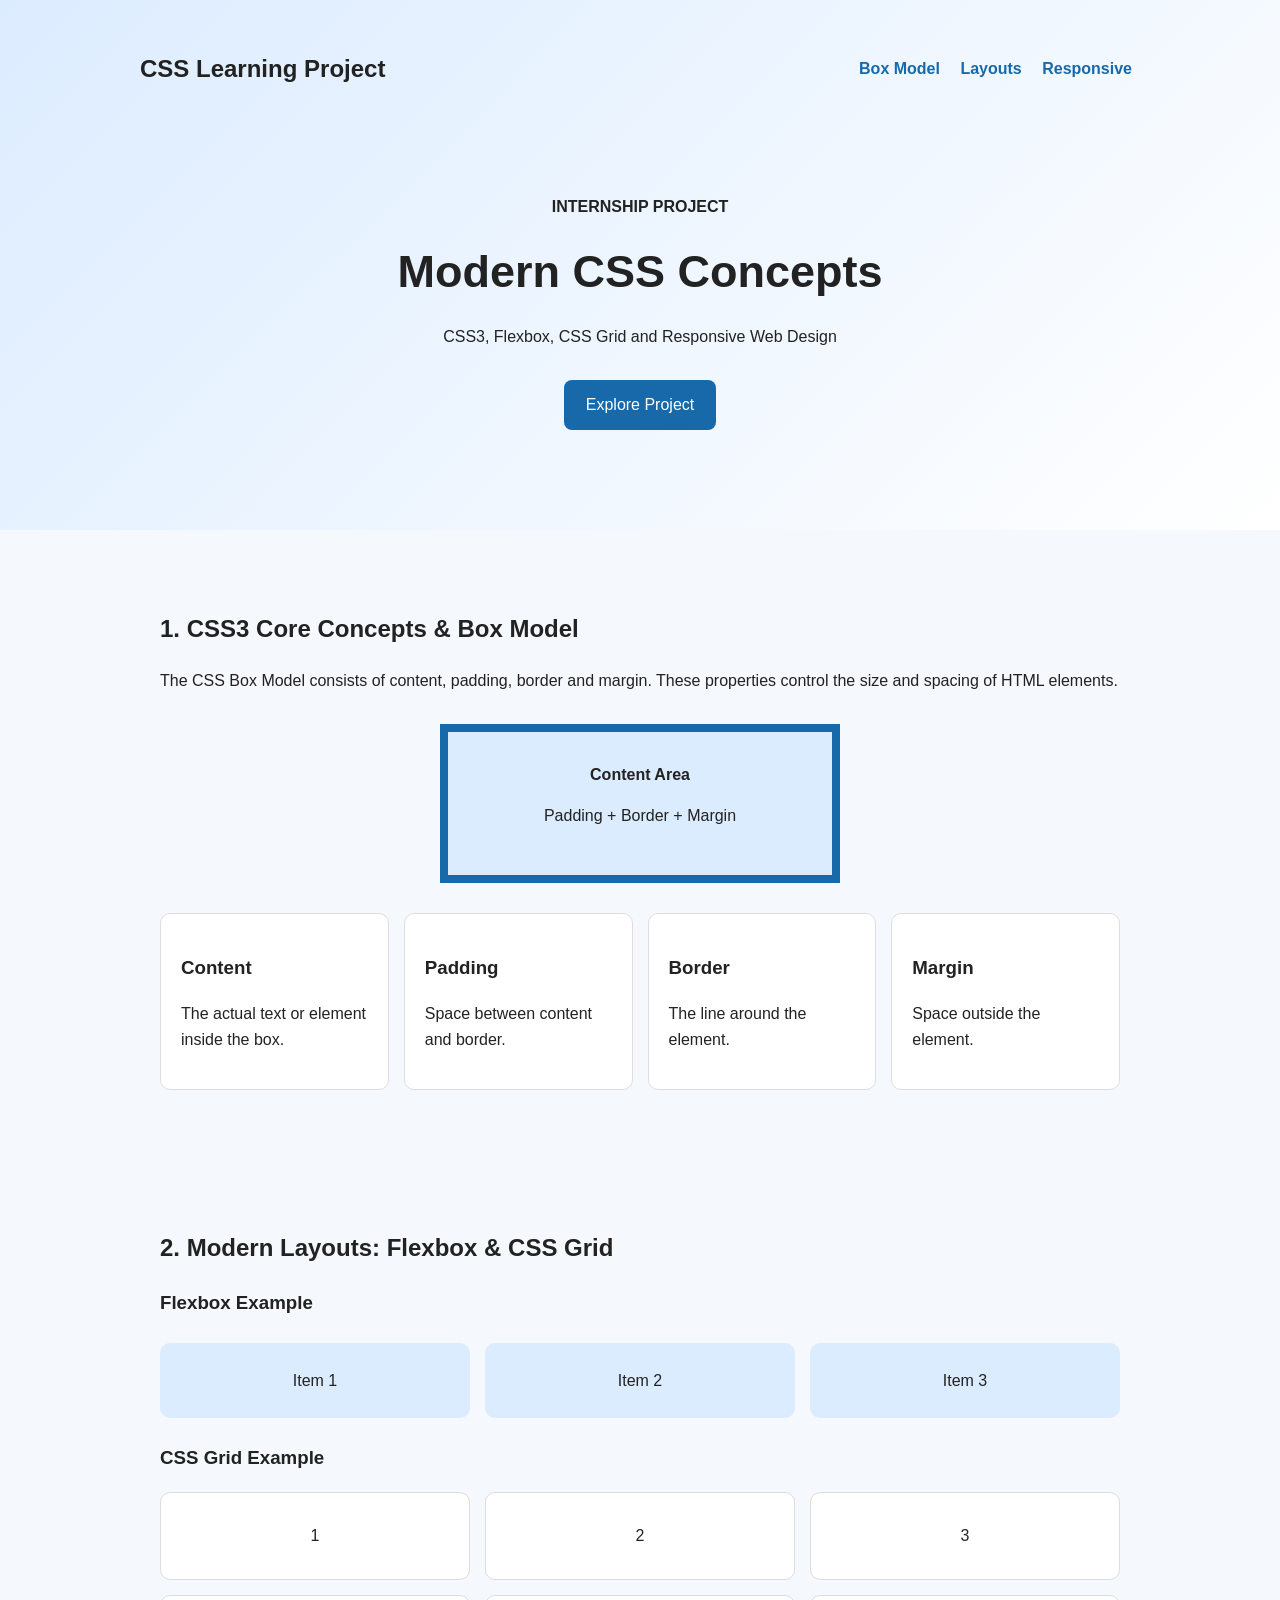
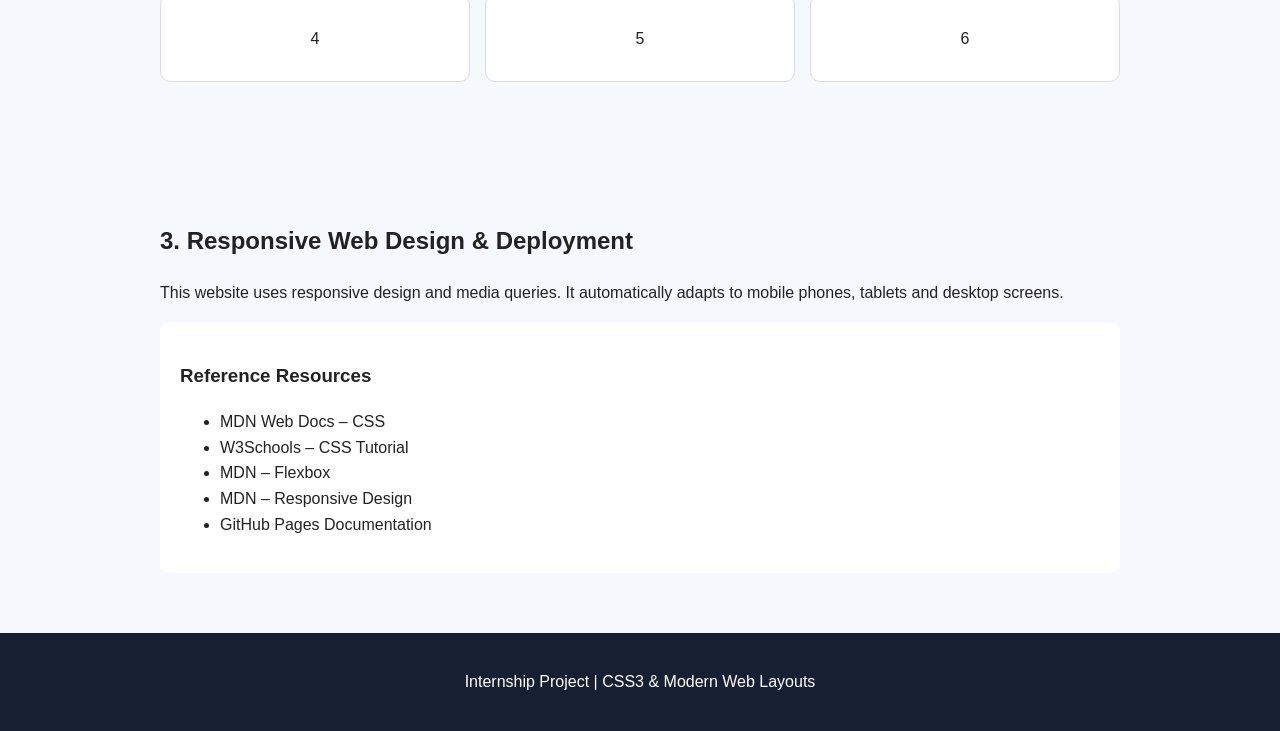
==== index.html @ 580acc40 "Add index.html for CSS Learning Project This HTML file contains a structured layout for a CSS learni" ====
<!DOCTYPE html>
<html lang="en">
<head>
  <meta charset="UTF-8">
  <meta name="viewport" content="width=device-width, initial-scale=1.0">
  <title>CSS Learning Project</title>

  <style>
    * {
      box-sizing: border-box;
    }

    body {
      margin: 0;
      font-family: Arial, sans-serif;
      background: #f5f8fc;
      color: #222;
      line-height: 1.6;
    }

    header {
      background: linear-gradient(135deg, #dcecff, #ffffff);
      padding: 30px 20px;
      text-align: center;
    }

    nav {
      display: flex;
      justify-content: space-between;
      align-items: center;
      max-width: 1000px;
      margin: auto;
    }

    nav a {
      margin: 8px;
      color: #1769aa;
      text-decoration: none;
      font-weight: bold;
    }

    .hero {
      padding: 70px 20px;
    }

    .hero h1 {
      font-size: 45px;
      margin: 10px;
    }

    .button {
      display: inline-block;
      padding: 12px 22px;
      background: #1769aa;
      color: white;
      text-decoration: none;
      border-radius: 8px;
      margin-top: 15px;
    }

    section {
      max-width: 1000px;
      margin: auto;
      padding: 60px 20px;
    }

    .box {
      max-width: 400px;
      margin: 30px auto;
      padding: 30px;
      border: 8px solid #1769aa;
      background: #dcecff;
      text-align: center;
    }

    .cards {
      display: grid;
      grid-template-columns: repeat(4, 1fr);
      gap: 15px;
    }

    .card {
      background: white;
      padding: 20px;
      border-radius: 10px;
      border: 1px solid #ddd;
    }

    .flex {
      display: flex;
      gap: 15px;
      margin: 25px 0;
    }

    .flex div {
      flex: 1;
      padding: 25px;
      background: #dcecff;
      text-align: center;
      border-radius: 10px;
    }

    .grid {
      display: grid;
      grid-template-columns: repeat(3, 1fr);
      gap: 15px;
    }

    .grid div {
      padding: 30px;
      background: white;
      text-align: center;
      border: 1px solid #ddd;
      border-radius: 10px;
    }

    .resource {
      background: white;
      padding: 20px;
      border-radius: 10px;
    }

    footer {
      background: #172033;
      color: white;
      text-align: center;
      padding: 20px;
    }

    @media (max-width: 700px) {
      nav {
        flex-direction: column;
      }

      .cards {
        grid-template-columns: 1fr 1fr;
      }

      .flex {
        flex-direction: column;
      }

      .grid {
        grid-template-columns: 1fr;
      }
    }

    @media (max-width: 450px) {
      .cards {
        grid-template-columns: 1fr;
      }

      .hero h1 {
        font-size: 32px;
      }
    }
  </style>
</head>

<body>

<header>
  <nav>
    <h2>CSS Learning Project</h2>
    <div>
      <a href="#box-model">Box Model</a>
      <a href="#layouts">Layouts</a>
      <a href="#responsive">Responsive</a>
    </div>
  </nav>

  <div class="hero">
    <p><b>INTERNSHIP PROJECT</b></p>
    <h1>Modern CSS Concepts</h1>
    <p>CSS3, Flexbox, CSS Grid and Responsive Web Design</p>
    <a class="button" href="#box-model">Explore Project</a>
  </div>
</header>

<section id="box-model">
  <h2>1. CSS3 Core Concepts & Box Model</h2>

  <p>
    The CSS Box Model consists of content, padding, border and margin.
    These properties control the size and spacing of HTML elements.
  </p>

  <div class="box">
    <b>Content Area</b>
    <p>Padding + Border + Margin</p>
  </div>

  <div class="cards">
    <div class="card">
      <h3>Content</h3>
      <p>The actual text or element inside the box.</p>
    </div>

    <div class="card">
      <h3>Padding</h3>
      <p>Space between content and border.</p>
    </div>

    <div class="card">
      <h3>Border</h3>
      <p>The line around the element.</p>
    </div>

    <div class="card">
      <h3>Margin</h3>
      <p>Space outside the element.</p>
    </div>
  </div>
</section>

<section id="layouts">
  <h2>2. Modern Layouts: Flexbox & CSS Grid</h2>

  <h3>Flexbox Example</h3>

  <div class="flex">
    <div>Item 1</div>
    <div>Item 2</div>
    <div>Item 3</div>
  </div>

  <h3>CSS Grid Example</h3>

  <div class="grid">
    <div>1</div>
    <div>2</div>
    <div>3</div>
    <div>4</div>
    <div>5</div>
    <div>6</div>
  </div>
</section>

<section id="responsive">
  <h2>3. Responsive Web Design & Deployment</h2>

  <p>
    This website uses responsive design and media queries.
    It automatically adapts to mobile phones, tablets and desktop screens.
  </p>

  <div class="resource">
    <h3>Reference Resources</h3>

    <ul>
      <li>MDN Web Docs – CSS</li>
      <li>W3Schools – CSS Tutorial</li>
      <li>MDN – Flexbox</li>
      <li>MDN – Responsive Design</li>
      <li>GitHub Pages Documentation</li>
    </ul>
  </div>
</section>

<footer>
  <p>Internship Project | CSS3 & Modern Web Layouts</p>
</footer>

</body>
    </html>
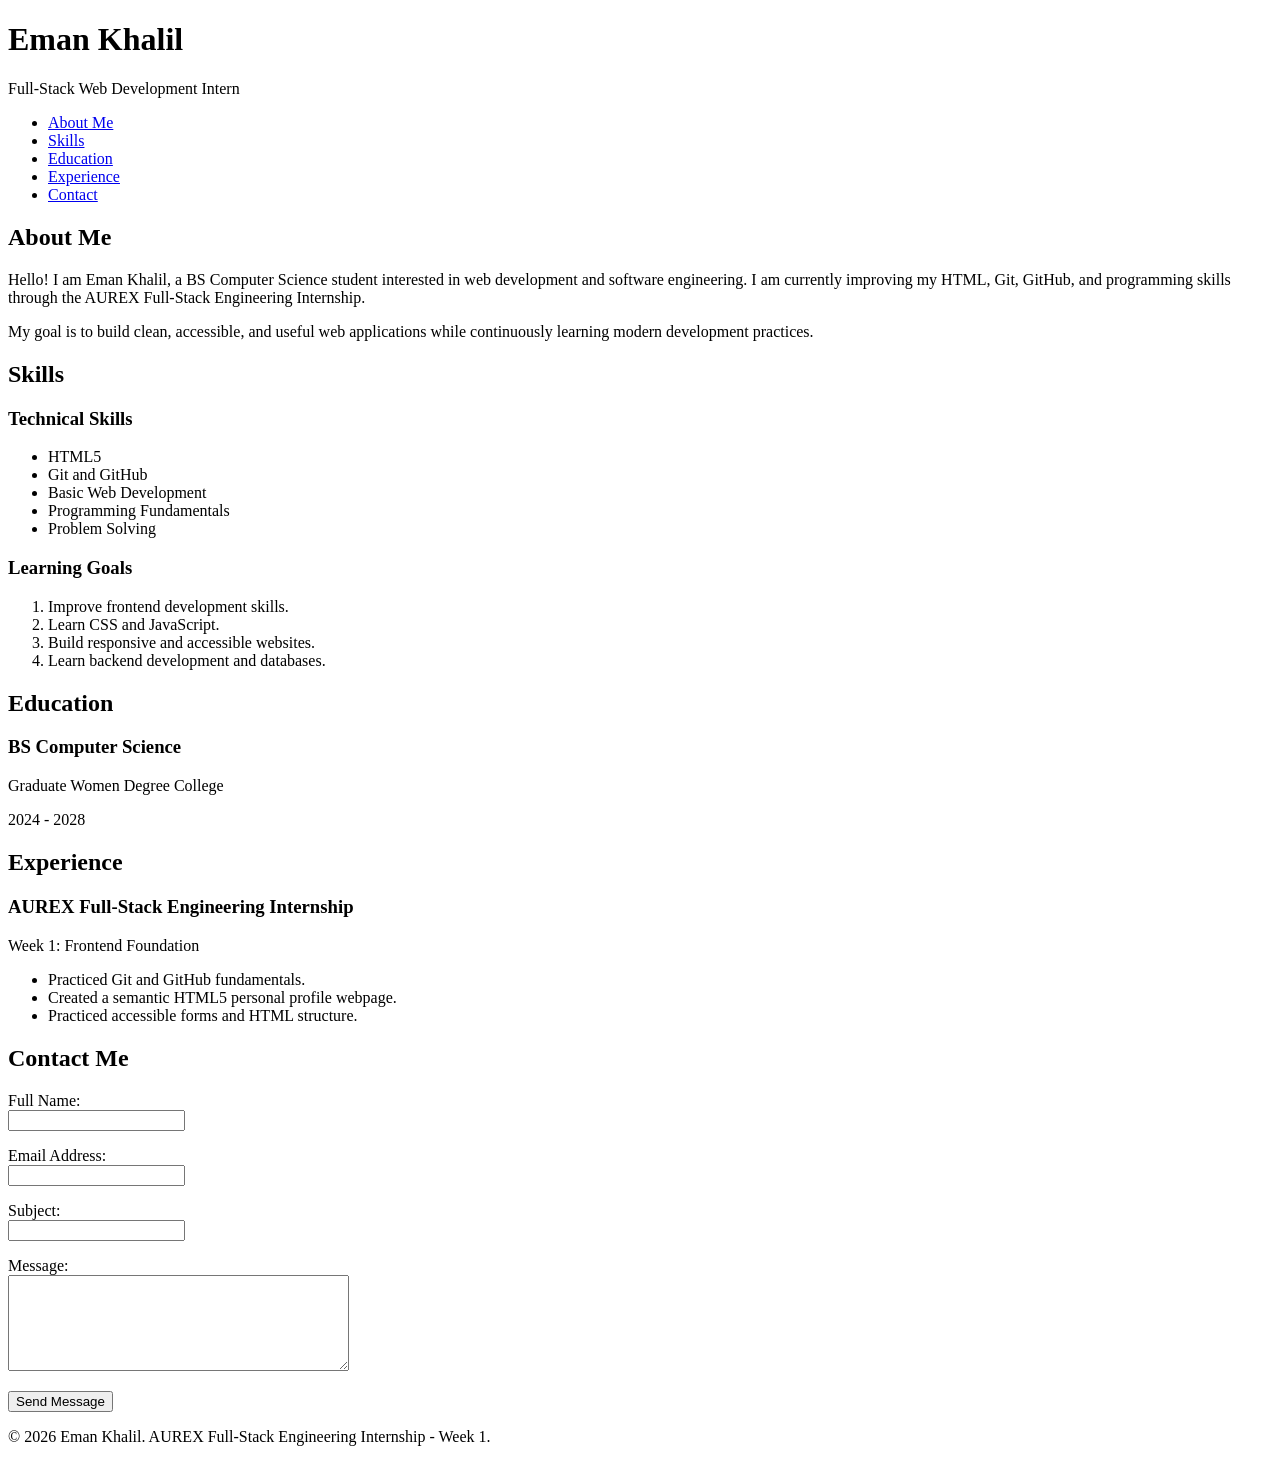
==== commit 77872d7a: "Add files via upload" ====
--- a/index.html
+++ b/index.html
@@ -1,265 +1,118 @@
 <!DOCTYPE html>
 <html lang="en">
 <head>
-  <meta charset="UTF-8">
-  <meta name="viewport" content="width=device-width, initial-scale=1.0">
-  <title>CSS Learning Project</title>
-
-  <style>
-    * {
-      box-sizing: border-box;
-    }
-
-    body {
-      margin: 0;
-      font-family: Arial, sans-serif;
-      background: #f5f8fc;
-      color: #222;
-      line-height: 1.6;
-    }
-
-    header {
-      background: linear-gradient(135deg, #dcecff, #ffffff);
-      padding: 30px 20px;
-      text-align: center;
-    }
-
-    nav {
-      display: flex;
-      justify-content: space-between;
-      align-items: center;
-      max-width: 1000px;
-      margin: auto;
-    }
-
-    nav a {
-      margin: 8px;
-      color: #1769aa;
-      text-decoration: none;
-      font-weight: bold;
-    }
-
-    .hero {
-      padding: 70px 20px;
-    }
-
-    .hero h1 {
-      font-size: 45px;
-      margin: 10px;
-    }
-
-    .button {
-      display: inline-block;
-      padding: 12px 22px;
-      background: #1769aa;
-      color: white;
-      text-decoration: none;
-      border-radius: 8px;
-      margin-top: 15px;
-    }
-
-    section {
-      max-width: 1000px;
-      margin: auto;
-      padding: 60px 20px;
-    }
-
-    .box {
-      max-width: 400px;
-      margin: 30px auto;
-      padding: 30px;
-      border: 8px solid #1769aa;
-      background: #dcecff;
-      text-align: center;
-    }
-
-    .cards {
-      display: grid;
-      grid-template-columns: repeat(4, 1fr);
-      gap: 15px;
-    }
-
-    .card {
-      background: white;
-      padding: 20px;
-      border-radius: 10px;
-      border: 1px solid #ddd;
-    }
-
-    .flex {
-      display: flex;
-      gap: 15px;
-      margin: 25px 0;
-    }
-
-    .flex div {
-      flex: 1;
-      padding: 25px;
-      background: #dcecff;
-      text-align: center;
-      border-radius: 10px;
-    }
-
-    .grid {
-      display: grid;
-      grid-template-columns: repeat(3, 1fr);
-      gap: 15px;
-    }
-
-    .grid div {
-      padding: 30px;
-      background: white;
-      text-align: center;
-      border: 1px solid #ddd;
-      border-radius: 10px;
-    }
-
-    .resource {
-      background: white;
-      padding: 20px;
-      border-radius: 10px;
-    }
-
-    footer {
-      background: #172033;
-      color: white;
-      text-align: center;
-      padding: 20px;
-    }
-
-    @media (max-width: 700px) {
-      nav {
-        flex-direction: column;
-      }
-
-      .cards {
-        grid-template-columns: 1fr 1fr;
-      }
-
-      .flex {
-        flex-direction: column;
-      }
-
-      .grid {
-        grid-template-columns: 1fr;
-      }
-    }
-
-    @media (max-width: 450px) {
-      .cards {
-        grid-template-columns: 1fr;
-      }
-
-      .hero h1 {
-        font-size: 32px;
-      }
-    }
-  </style>
+    <meta charset="UTF-8">
+    <meta name="viewport" content="width=device-width, initial-scale=1.0">
+    <title>Eman Khalil | Personal Profile</title>
 </head>
-
 <body>
 
 <header>
-  <nav>
-    <h2>CSS Learning Project</h2>
-    <div>
-      <a href="#box-model">Box Model</a>
-      <a href="#layouts">Layouts</a>
-      <a href="#responsive">Responsive</a>
-    </div>
-  </nav>
+    <h1>Eman Khalil</h1>
+    <p>Full-Stack Web Development Intern</p>
 
-  <div class="hero">
-    <p><b>INTERNSHIP PROJECT</b></p>
-    <h1>Modern CSS Concepts</h1>
-    <p>CSS3, Flexbox, CSS Grid and Responsive Web Design</p>
-    <a class="button" href="#box-model">Explore Project</a>
-  </div>
+    <nav aria-label="Main navigation">
+        <ul>
+            <li><a href="#about">About Me</a></li>
+            <li><a href="#skills">Skills</a></li>
+            <li><a href="#education">Education</a></li>
+            <li><a href="#experience">Experience</a></li>
+            <li><a href="#contact">Contact</a></li>
+        </ul>
+    </nav>
 </header>
 
-<section id="box-model">
-  <h2>1. CSS3 Core Concepts & Box Model</h2>
+<main>
+    <section id="about">
+        <h2>About Me</h2>
+        <p>
+            Hello! I am Eman Khalil, a BS Computer Science student interested in
+            web development and software engineering. I am currently improving
+            my HTML, Git, GitHub, and programming skills through the AUREX
+            Full-Stack Engineering Internship.
+        </p>
+        <p>
+            My goal is to build clean, accessible, and useful web applications
+            while continuously learning modern development practices.
+        </p>
+    </section>
 
-  <p>
-    The CSS Box Model consists of content, padding, border and margin.
-    These properties control the size and spacing of HTML elements.
-  </p>
+    <section id="skills">
+        <h2>Skills</h2>
 
-  <div class="box">
-    <b>Content Area</b>
-    <p>Padding + Border + Margin</p>
-  </div>
+        <h3>Technical Skills</h3>
+        <ul>
+            <li>HTML5</li>
+            <li>Git and GitHub</li>
+            <li>Basic Web Development</li>
+            <li>Programming Fundamentals</li>
+            <li>Problem Solving</li>
+        </ul>
 
-  <div class="cards">
-    <div class="card">
-      <h3>Content</h3>
-      <p>The actual text or element inside the box.</p>
-    </div>
+        <h3>Learning Goals</h3>
+        <ol>
+            <li>Improve frontend development skills.</li>
+            <li>Learn CSS and JavaScript.</li>
+            <li>Build responsive and accessible websites.</li>
+            <li>Learn backend development and databases.</li>
+        </ol>
+    </section>
 
-    <div class="card">
-      <h3>Padding</h3>
-      <p>Space between content and border.</p>
-    </div>
+    <section id="education">
+        <h2>Education</h2>
+        <article>
+            <h3>BS Computer Science</h3>
+            <p>Graduate Women Degree College</p>
+            <p>2024 - 2028</p>
+        </article>
+    </section>
 
-    <div class="card">
-      <h3>Border</h3>
-      <p>The line around the element.</p>
-    </div>
+    <section id="experience">
+        <h2>Experience</h2>
+        <article>
+            <h3>AUREX Full-Stack Engineering Internship</h3>
+            <p>Week 1: Frontend Foundation</p>
+            <ul>
+                <li>Practiced Git and GitHub fundamentals.</li>
+                <li>Created a semantic HTML5 personal profile webpage.</li>
+                <li>Practiced accessible forms and HTML structure.</li>
+            </ul>
+        </article>
+    </section>
 
-    <div class="card">
-      <h3>Margin</h3>
-      <p>Space outside the element.</p>
-    </div>
-  </div>
-</section>
+    <section id="contact">
+        <h2>Contact Me</h2>
+        <form action="#" method="post">
+            <p>
+                <label for="name">Full Name:</label><br>
+                <input type="text" id="name" name="name" required>
+            </p>
 
-<section id="layouts">
-  <h2>2. Modern Layouts: Flexbox & CSS Grid</h2>
+            <p>
+                <label for="email">Email Address:</label><br>
+                <input type="email" id="email" name="email" required>
+            </p>
 
-  <h3>Flexbox Example</h3>
+            <p>
+                <label for="subject">Subject:</label><br>
+                <input type="text" id="subject" name="subject" required>
+            </p>
 
-  <div class="flex">
-    <div>Item 1</div>
-    <div>Item 2</div>
-    <div>Item 3</div>
-  </div>
+            <p>
+                <label for="message">Message:</label><br>
+                <textarea id="message" name="message" rows="6" cols="40" required></textarea>
+            </p>
 
-  <h3>CSS Grid Example</h3>
-
-  <div class="grid">
-    <div>1</div>
-    <div>2</div>
-    <div>3</div>
-    <div>4</div>
-    <div>5</div>
-    <div>6</div>
-  </div>
-</section>
-
-<section id="responsive">
-  <h2>3. Responsive Web Design & Deployment</h2>
-
-  <p>
-    This website uses responsive design and media queries.
-    It automatically adapts to mobile phones, tablets and desktop screens.
-  </p>
-
-  <div class="resource">
-    <h3>Reference Resources</h3>
-
-    <ul>
-      <li>MDN Web Docs – CSS</li>
-      <li>W3Schools – CSS Tutorial</li>
-      <li>MDN – Flexbox</li>
-      <li>MDN – Responsive Design</li>
-      <li>GitHub Pages Documentation</li>
-    </ul>
-  </div>
-</section>
+            <p>
+                <button type="submit">Send Message</button>
+            </p>
+        </form>
+    </section>
+</main>
 
 <footer>
-  <p>Internship Project | CSS3 & Modern Web Layouts</p>
+    <p>&copy; 2026 Eman Khalil. AUREX Full-Stack Engineering Internship - Week 1.</p>
 </footer>
 
 </body>
-    </html>
+</html>
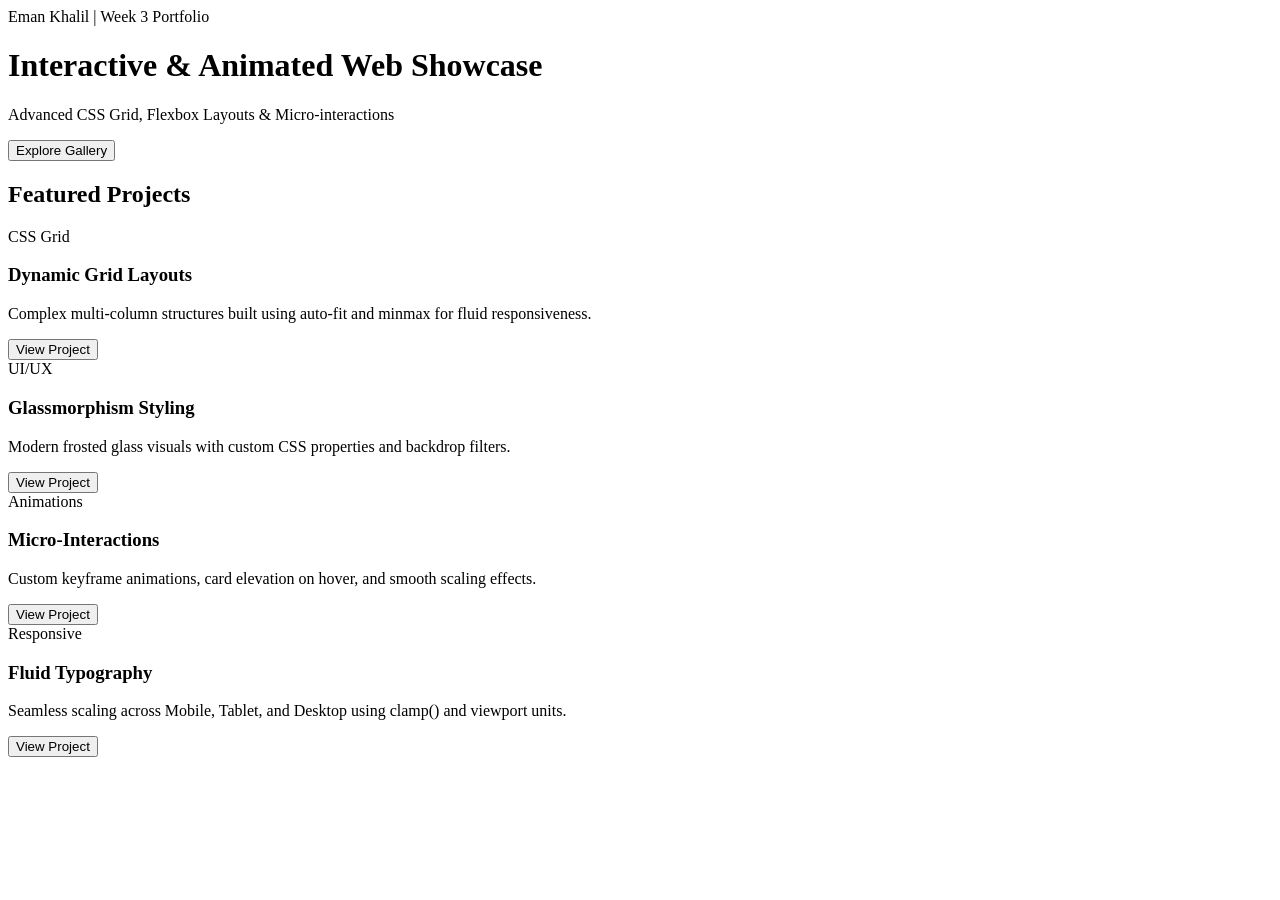
==== commit 55d8bf28: "Add index.html for web showcase structure This file contains the structure of the web showcase, incl" ====
--- a/index.html
+++ b/index.html
@@ -3,116 +3,63 @@
 <head>
     <meta charset="UTF-8">
     <meta name="viewport" content="width=device-width, initial-scale=1.0">
-    <title>Eman Khalil | Personal Profile</title>
+    <title>Eman Khalil - AUREX Web Showcase</title>
+    <link rel="stylesheet" href="styles/main.css">
+    <link rel="stylesheet" href="styles/animations.css">
 </head>
 <body>
 
-<header>
-    <h1>Eman Khalil</h1>
-    <p>Full-Stack Web Development Intern</p>
+    <!-- Animated Hero Section -->
+    <header class="hero">
+        <span class="intern-badge">Eman Khalil | Week 3 Portfolio</span>
+        <h1 class="hero-title">Interactive & Animated Web Showcase</h1>
+        <p class="hero-subtitle">Advanced CSS Grid, Flexbox Layouts & Micro-interactions</p>
+        <button class="btn-primary">Explore Gallery</button>
+    </header>
 
-    <nav aria-label="Main navigation">
-        <ul>
-            <li><a href="#about">About Me</a></li>
-            <li><a href="#skills">Skills</a></li>
-            <li><a href="#education">Education</a></li>
-            <li><a href="#experience">Experience</a></li>
-            <li><a href="#contact">Contact</a></li>
-        </ul>
-    </nav>
-</header>
+    <!-- Main Content Container -->
+    <main class="container">
+        <section id="gallery">
+            <h2 class="section-title">Featured Projects</h2>
 
-<main>
-    <section id="about">
-        <h2>About Me</h2>
-        <p>
-            Hello! I am Eman Khalil, a BS Computer Science student interested in
-            web development and software engineering. I am currently improving
-            my HTML, Git, GitHub, and programming skills through the AUREX
-            Full-Stack Engineering Internship.
-        </p>
-        <p>
-            My goal is to build clean, accessible, and useful web applications
-            while continuously learning modern development practices.
-        </p>
-    </section>
+            <!-- CSS Grid Gallery Container -->
+            <div class="grid-gallery">
+                
+                <!-- Card 1 -->
+                <div class="card">
+                    <div class="card-badge">CSS Grid</div>
+                    <h3>Dynamic Grid Layouts</h3>
+                    <p>Complex multi-column structures built using auto-fit and minmax for fluid responsiveness.</p>
+                    <button class="btn-card">View Project</button>
+                </div>
 
-    <section id="skills">
-        <h2>Skills</h2>
+                <!-- Card 2 -->
+                <div class="card">
+                    <div class="card-badge">UI/UX</div>
+                    <h3>Glassmorphism Styling</h3>
+                    <p>Modern frosted glass visuals with custom CSS properties and backdrop filters.</p>
+                    <button class="btn-card">View Project</button>
+                </div>
 
-        <h3>Technical Skills</h3>
-        <ul>
-            <li>HTML5</li>
-            <li>Git and GitHub</li>
-            <li>Basic Web Development</li>
-            <li>Programming Fundamentals</li>
-            <li>Problem Solving</li>
-        </ul>
+                <!-- Card 3 -->
+                <div class="card">
+                    <div class="card-badge">Animations</div>
+                    <h3>Micro-Interactions</h3>
+                    <p>Custom keyframe animations, card elevation on hover, and smooth scaling effects.</p>
+                    <button class="btn-card">View Project</button>
+                </div>
 
-        <h3>Learning Goals</h3>
-        <ol>
-            <li>Improve frontend development skills.</li>
-            <li>Learn CSS and JavaScript.</li>
-            <li>Build responsive and accessible websites.</li>
-            <li>Learn backend development and databases.</li>
-        </ol>
-    </section>
+                <!-- Card 4 -->
+                <div class="card">
+                    <div class="card-badge">Responsive</div>
+                    <h3>Fluid Typography</h3>
+                    <p>Seamless scaling across Mobile, Tablet, and Desktop using clamp() and viewport units.</p>
+                    <button class="btn-card">View Project</button>
+                </div>
 
-    <section id="education">
-        <h2>Education</h2>
-        <article>
-            <h3>BS Computer Science</h3>
-            <p>Graduate Women Degree College</p>
-            <p>2024 - 2028</p>
-        </article>
-    </section>
-
-    <section id="experience">
-        <h2>Experience</h2>
-        <article>
-            <h3>AUREX Full-Stack Engineering Internship</h3>
-            <p>Week 1: Frontend Foundation</p>
-            <ul>
-                <li>Practiced Git and GitHub fundamentals.</li>
-                <li>Created a semantic HTML5 personal profile webpage.</li>
-                <li>Practiced accessible forms and HTML structure.</li>
-            </ul>
-        </article>
-    </section>
-
-    <section id="contact">
-        <h2>Contact Me</h2>
-        <form action="#" method="post">
-            <p>
-                <label for="name">Full Name:</label><br>
-                <input type="text" id="name" name="name" required>
-            </p>
-
-            <p>
-                <label for="email">Email Address:</label><br>
-                <input type="email" id="email" name="email" required>
-            </p>
-
-            <p>
-                <label for="subject">Subject:</label><br>
-                <input type="text" id="subject" name="subject" required>
-            </p>
-
-            <p>
-                <label for="message">Message:</label><br>
-                <textarea id="message" name="message" rows="6" cols="40" required></textarea>
-            </p>
-
-            <p>
-                <button type="submit">Send Message</button>
-            </p>
-        </form>
-    </section>
-</main>
-
-<footer>
-    <p>&copy; 2026 Eman Khalil. AUREX Full-Stack Engineering Internship - Week 1.</p>
-</footer>
+            </div>
+        </section>
+    </main>
 
 </body>
 </html>
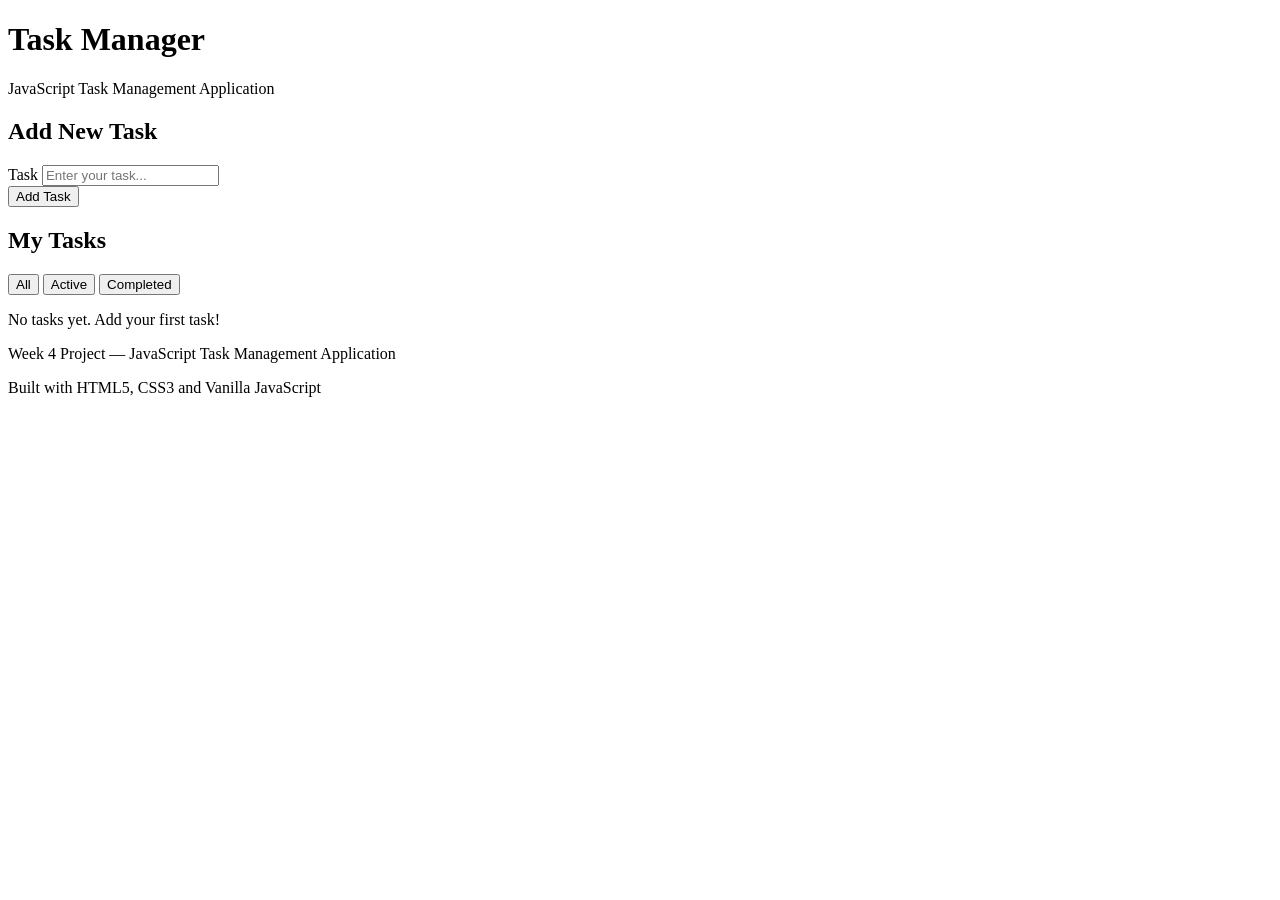
==== commit da43651b: "Add initial HTML structure for Task Manager app" ====
--- a/index.html
+++ b/index.html
@@ -3,63 +3,117 @@
 <head>
     <meta charset="UTF-8">
     <meta name="viewport" content="width=device-width, initial-scale=1.0">
-    <title>Eman Khalil - AUREX Web Showcase</title>
+
+    <title>Task Manager | Week 4</title>
+
     <link rel="stylesheet" href="styles/main.css">
-    <link rel="stylesheet" href="styles/animations.css">
 </head>
+
 <body>
 
-    <!-- Animated Hero Section -->
-    <header class="hero">
-        <span class="intern-badge">Eman Khalil | Week 3 Portfolio</span>
-        <h1 class="hero-title">Interactive & Animated Web Showcase</h1>
-        <p class="hero-subtitle">Advanced CSS Grid, Flexbox Layouts & Micro-interactions</p>
-        <button class="btn-primary">Explore Gallery</button>
+    <header class="header">
+        <div class="container">
+            <h1>Task Manager</h1>
+            <p>JavaScript Task Management Application</p>
+        </div>
     </header>
 
-    <!-- Main Content Container -->
     <main class="container">
-        <section id="gallery">
-            <h2 class="section-title">Featured Projects</h2>
 
-            <!-- CSS Grid Gallery Container -->
-            <div class="grid-gallery">
-                
-                <!-- Card 1 -->
-                <div class="card">
-                    <div class="card-badge">CSS Grid</div>
-                    <h3>Dynamic Grid Layouts</h3>
-                    <p>Complex multi-column structures built using auto-fit and minmax for fluid responsiveness.</p>
-                    <button class="btn-card">View Project</button>
+        <!-- Add Task Section -->
+        <section class="task-form-section">
+
+            <h2>Add New Task</h2>
+
+            <form id="taskForm">
+
+                <div class="form-group">
+                    <label for="taskInput">Task</label>
+
+                    <input
+                        type="text"
+                        id="taskInput"
+                        placeholder="Enter your task..."
+                        autocomplete="off"
+                    >
+
+                    <small id="errorMessage" class="error-message"></small>
                 </div>
 
-                <!-- Card 2 -->
-                <div class="card">
-                    <div class="card-badge">UI/UX</div>
-                    <h3>Glassmorphism Styling</h3>
-                    <p>Modern frosted glass visuals with custom CSS properties and backdrop filters.</p>
-                    <button class="btn-card">View Project</button>
-                </div>
+                <button type="submit" class="btn primary-btn">
+                    Add Task
+                </button>
 
-                <!-- Card 3 -->
-                <div class="card">
-                    <div class="card-badge">Animations</div>
-                    <h3>Micro-Interactions</h3>
-                    <p>Custom keyframe animations, card elevation on hover, and smooth scaling effects.</p>
-                    <button class="btn-card">View Project</button>
-                </div>
+            </form>
 
-                <!-- Card 4 -->
-                <div class="card">
-                    <div class="card-badge">Responsive</div>
-                    <h3>Fluid Typography</h3>
-                    <p>Seamless scaling across Mobile, Tablet, and Desktop using clamp() and viewport units.</p>
-                    <button class="btn-card">View Project</button>
-                </div>
+        </section>
+
+
+        <!-- Task Controls -->
+        <section class="controls-section">
+
+            <h2>My Tasks</h2>
+
+            <div class="filter-buttons">
+
+                <button
+                    type="button"
+                    class="filter-btn active"
+                    data-filter="all">
+                    All
+                </button>
+
+                <button
+                    type="button"
+                    class="filter-btn"
+                    data-filter="active">
+                    Active
+                </button>
+
+                <button
+                    type="button"
+                    class="filter-btn"
+                    data-filter="completed">
+                    Completed
+                </button>
 
             </div>
+
         </section>
+
+
+        <!-- Task List -->
+        <section class="tasks-section">
+
+            <ul id="taskList" class="task-list"></ul>
+
+            <p id="emptyMessage" class="empty-message">
+                No tasks yet. Add your first task!
+            </p>
+
+        </section>
+
     </main>
+
+
+    <footer class="footer">
+
+        <div class="container">
+
+            <p>
+                Week 4 Project — JavaScript Task Management Application
+            </p>
+
+            <p>
+                Built with HTML5, CSS3 and Vanilla JavaScript
+            </p>
+
+        </div>
+
+    </footer>
+
+
+    <script src="scripts/main.js"></script>
 
 </body>
 </html>
